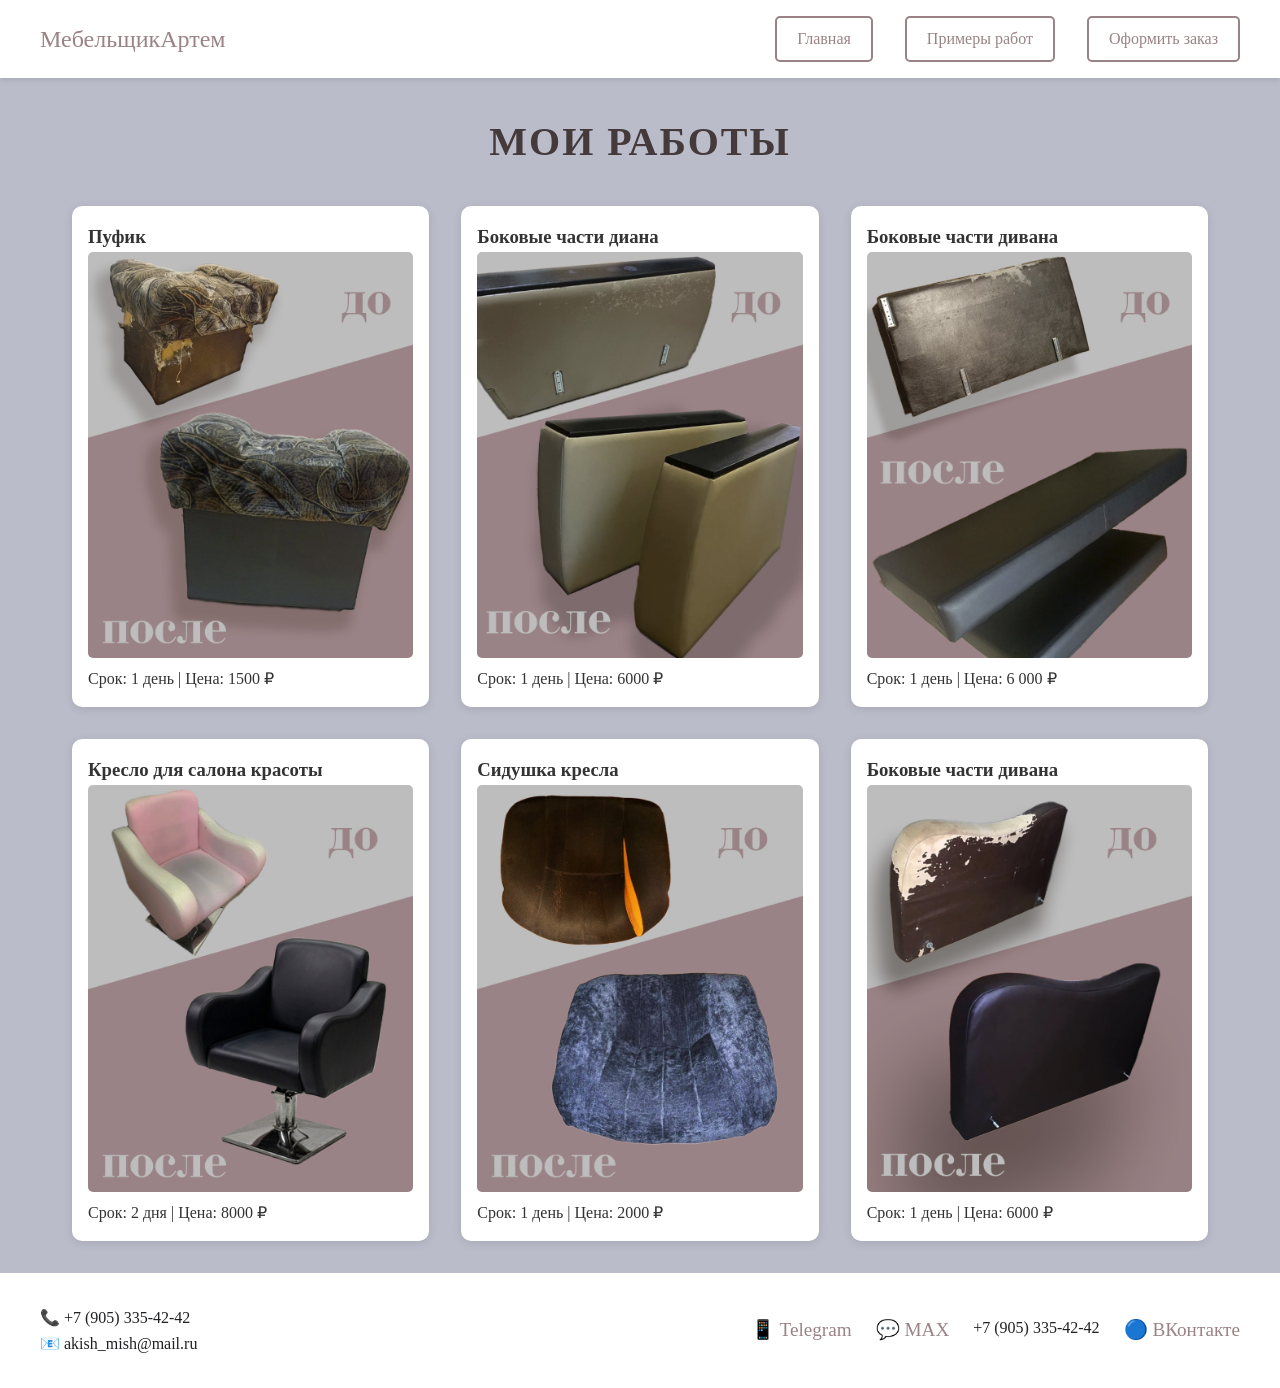
==== catalog.html @ d4e54463 "change3" ====
<!DOCTYPE html>
<html lang="ru">
<head>
    <meta charset="UTF-8">
    <meta name="viewport" content="width=device-width, initial-scale=1.0">
    <title>Примеры работ - Перетяжка мягкой мебели</title>
    <link rel="stylesheet" href="css/style.css">
</head>
<body>
    <header>
        <nav>
            <a href="index.html" class="logo">МебельщикАртем</a>
            <ul class="nav-links">
                <li><a href="index.html">Главная</a></li>
                <li><a href="catalog.html">Примеры работ</a></li>
                <li><a href="zakaz.html">Оформить заказ</a></li>
            </ul>
        </nav>
    </header>

    <main>
        <h2 style="text-align: center; color: #443a3b; font-family: 'Uk_Bodoni', serif; font-size: 2.5rem; font-weight: bold; letter-spacing: 2px; text-transform: uppercase;">Мои работы</h2>
        
        <div class="catalog">
            <div class="catalog-item">
                <h3>Пуфик</h3>
                <img src="img/photo3.jpg" alt="Диван до перетяжки">
                <p>Срок: 1 день | Цена: 1500 ₽</p>
            </div>

            <div class="catalog-item">
                <h3>Боковые части диана</h3>
                <img src="img/photo1.jpg" alt="Боковые части диана">
                <p>Срок: 1 день | Цена: 6000 ₽</p>
            </div>

            <div class="catalog-item">
                <h3>Боковые части дивана</h3>
                <img src="img/photo2.jpg" alt="Боковые части дивана">
                <p>Срок: 1 день | Цена: 6 000 ₽</p>
            </div>

            <div class="catalog-item">
                <h3>Кресло для салона красоты</h3>
                <img src="img/photo4.jpg" alt="салонное кресло">
                <p>Срок: 2 дня | Цена: 8000 ₽</p>
            </div>
            <div class="catalog-item">
                <h3>Сидушка кресла</h3>
                <img src="img/photo5.jpg" alt="сидушка">
                <p>Срок: 1 день | Цена: 2000 ₽</p>
            </div>
             <div class="catalog-item">
                <h3>Боковые части дивана</h3>
                <img src="img/photo6.jpg" alt="боковушки">
                <p>Срок: 1 день | Цена: 6000 ₽</p>
            </div>
        </div>
    </main>

    <footer>
        <div class="footer-content">
            <div class="contact-info">
                <p>📞 +7 (905) 335-42-42</p>
                <p>📧 akish_mish@mail.ru</p>
            </div>
            <div class="social-links">
                <a href="https://t.me/kish_mish_sb">📱 Telegram</a>
                
                <a href="#">💬 MAX</a>
                +7 (905) 335-42-42
                <a href="https://vk.com/kish_mish_sk8">🔵 ВКонтакте</a>
                
            </div>
        </div>
    </footer>
</body>
</html>
---- css/style.css ----
* {
    margin: 0;
    padding: 0;
    box-sizing: border-box;
}

body {
    font-family: 'Uk_Bodoni', serif;
    background-color: #bbbcca;
    color: #333;
    line-height: 1.6;
    min-height: 100vh;
    display: flex;
    flex-direction: column;
}

.hero {
    background: #e4e5f2;
    color: white;
    min-height: 400px;
    display: flex;
    flex-direction: column;
    align-items: center;
    justify-content: center;
    padding: 2rem;
    margin: -2rem -2rem 2rem -2rem;
}

.hero1 {
    
    min-height: 300px;
    display: flex;
    flex-direction: column;
    align-items: center;
    justify-content: center;
    text-align: center;
    padding: 3rem 2rem;
    margin: 2rem 0;
    border-radius: 10px;
}

.hero1 h1 {
    font-family: 'Uk_Bodoni', serif;
    font-size: 2.5rem;
    color: #463e3e;
    margin-bottom: 1.5rem;
}

.hero1 h2 {
    font-family: 'Uk_Bodoni', serif;
    font-size: 1.6rem;
    line-height: 1.8;
    color: #000000;
    max-width: 700px;
    font-weight: normal;
}
@font-face {
    font-family: 'Uk_Bodoni';
    src: url('../fonts/ofont.ru_Uk_Bodoni.ttf') format('woff2');
}

@font-face {
    font-family: 'Good Vibes Pro';
    src: url('../fonts/ofont.ru_Good\ Vibes\ Pro.ttf') format('woff2');

}

@font-face {
    font-family: 'Mistral';
    src: url('../fonts/Mistral.woff2') format('woff2');

}

h1, h2, h3 {
    font-family: 'Uk_Bodoni', 'Georgia', serif;
}

.good-vibes {
    font-family: 'Good Vibes Pro', 'Brush Script MT', cursive;
}

.mistral-text {
    font-family: 'Mistral', 'Comic Sans MS', cursive;
}

header {
    background-color: #fff;
    box-shadow: 0 2px 5px rgba(0,0,0,0.1);
    padding: 1rem;
}

nav {
    max-width: 1200px;
    margin: 0 auto;
    display: flex;
    justify-content: space-between;
    align-items: center;
}

.logo {
    font-family: 'Uk_Bodoni', serif;
    font-size: 1.5rem;
    color: #9a8386;
    text-decoration: none;
}

.nav-links {
    display: flex;
    list-style: none;
    gap: 2rem;
}

.nav-links a {
    display: inline-block;
    text-decoration: none;
    color: #9a8386;
    padding: 8px 20px;
    border: 2px solid #9a8386;
    border-radius: 5px;
    font-family: 'Uk_Bodoni', serif;
    transition: all 0.3s ease;
}

.nav-links a:hover {
    background-color: #9a8386;
    color: white;
}
main {
    flex: 1;
    max-width: 1200px;
    margin: 0 auto;
    padding: 2rem;
    width: 100%;
}

.hero {
    background: #e4e5f2;
    color: white;
    min-height: 400px;
    display: flex;
    flex-direction: column;
    align-items: center;
    justify-content: center;
    padding: 2rem;
    margin: -2rem calc(-50vw + 50%) 2rem calc(-50vw + 50%);
    width: 100vw;
    text-align: center;
}

.hero h1 {
    font-family: 'Uk_Bodoni', serif;
    font-size: 4rem;
    color: #c2c3cc;
    line-height: 1.2;
}

.hero .peretyazhka {
    font-family: 'Uk_Bodoni', serif;
    font-size: 3.5rem;
    color: #525257;
    display: block;
}

.hero .myagkoy {
    font-family: 'Good Vibes Pro', cursive;
    font-size: 4rem;
    color: #9a8386;
    display: block;
    margin: 0.5rem 0;
}

.hero .mebel {
    font-family: 'Uk_Bodoni', serif;
    font-size: 4rem;
    color: #525257;
    display: block;
}

.hero .podari {
    font-family: 'Mistral', cursive;
    font-size: 2.5rem;
    color: #9a8386;
    display: block;
    margin: 1rem 0;
}

.btn {
    display: inline-block;
    background-color: #9a8386;
    color: white;
    padding: 12px 30px;
    text-decoration: none;
    border-radius: 5px;
    font-family: 'Uk_Bodoni', serif;
    border: none;
    cursor: pointer;
    transition: background-color 0.3s;
}

.btn:hover {
    background-color: #c2c3cc;
}

.order-form {
    max-width: 600px;
    margin: 2rem auto;
    background: white;
    padding: 2rem;
    border-radius: 10px;
    box-shadow: 0 2px 10px rgba(0,0,0,0.1);
}

.form-group {
    margin-bottom: 1.5rem;
}

.form-group label {
    display: block;
    margin-bottom: 0.5rem;
    color: #9a8386;
    font-family: 'Uk_Bodoni', serif;
}

.form-group input,
.form-group textarea {
    width: 100%;
    padding: 10px;
    border: 1px solid #c2c3cc;
    border-radius: 5px;
    font-family: 'Uk_Bodoni', serif;
}

.catalog {
    display: grid;
    grid-template-columns: repeat(auto-fit, minmax(300px, 1fr));
    gap: 2rem;
    margin-top: 2rem;
}

.catalog-item {
    background: white;
    padding: 1rem;
    border-radius: 10px;
    box-shadow: 0 2px 10px rgba(0,0,0,0.1);
}

.catalog-item img {
    width: 100%;
    height: auto;
    object-fit: contain;
    border-radius: 5px;
}
footer {
    background-color: #fff;
    color: #1f2022;
    padding: 2rem;
    margin-top: auto;
}

.footer-content {
    max-width: 1200px;
    margin: 0 auto;
    display: flex;
    justify-content: space-between;
    align-items: center;
    flex-wrap: wrap;
    gap: 1rem;
}

.social-links {
    display: flex;
    gap: 1.5rem;
}

.social-links a {
    color: #9a8386;
    text-decoration: none;
    font-size: 1.2rem;
    transition: color 0.3s;
}

.social-links a:hover {
    color: #55555a;
}

.contact-info {
    font-family: 'Uk_Bodoni', serif;
}
.catalog-item {
    transition: transform 0.3s ease, box-shadow 0.3s ease;
}

.catalog-item:hover {
    transform: translateY(-8px);
    box-shadow: 0 8px 25px rgba(154, 131, 134, 0.3);
}
main section div[style*="background: white"] {
    transition: transform 0.3s ease, box-shadow 0.3s ease;
}

main section div[style*="background: white"]:hover {
    transform: translateY(-5px);
    box-shadow: 0 5px 20px rgba(154, 131, 134, 0.25);
}

.why-me {
    padding: 3rem 0;
    margin: 3rem 0;
}

.why-me-title {
    text-align: center;
    color: #3a3a3a;
    font-family: 'Uk_Bodoni', serif;
    font-size: 2.8rem;
    font-weight: bold;
    letter-spacing: 2px;
    text-transform: uppercase;
    margin-bottom: 3rem;
}

.why-me-grid {
    display: grid;
    grid-template-columns: repeat(auto-fit, minmax(250px, 1fr));
    gap: 2rem;
    max-width: 1000px;
    margin: 0 auto;
}

.why-me-card {
    background: white;
    padding: 2rem;
    border-radius: 10px;
    box-shadow: 0 2px 10px rgba(0,0,0,0.08);
    text-align: center;
    transition: transform 0.3s ease, box-shadow 0.3s ease;
}

.why-me-card:hover {
    transform: translateY(-5px);
    box-shadow: 0 8px 25px rgba(0,0,0,0.15);
}

.why-me-card h3 {
    color: #975d5d;
    font-family: 'Uk_Bodoni', serif;
    font-size: 1.5rem;
    margin-bottom: 1rem;
}

.why-me-card p {
    color: #555;
    font-size: 1.1rem;
    line-height: 1.6;
}
@media (max-width: 768px) {
    /* Шапка */
    nav {
        flex-direction: column;
        gap: 1rem;
    }
    
    .nav-links {
        gap: 0.5rem;
        flex-wrap: wrap;
        justify-content: center;
    }
    
    .nav-links a {
        padding: 6px 12px;
        font-size: 0.85rem;
    }
    
    .hero {
        min-height: 300px;
        padding: 1.5rem;
    }
    
    .hero .peretyazhka {
        font-size: 2rem;
    }
    
    .hero .myagkoy {
        font-size: 2.2rem;
    }
    
    .hero .mebel {
        font-size: 2.2rem;
    }
    
    .hero .podari {
        font-size: 1.5rem;
    }
    
    /* Приветствие */
    .hero1 h1 {
        font-size: 1.6rem;
    }
    
    .hero1 h2 {
        font-size: 1rem;
        max-width: 100%;
    }
    
    .why-me-title {
        font-size: 1.8rem;
    }
    
    .why-me-grid,
    div[style*="grid-template-columns: repeat(2, 1fr)"] {
        grid-template-columns: 1fr !important;
        max-width: 350px !important;
    }
    
    /* Каталог */
    .catalog {
        grid-template-columns: 1fr;
    }
    
    .order-form {
        margin: 1rem;
        padding: 1.5rem;
    }
    
    .footer-content {
        flex-direction: column;
        text-align: center;
    }
    
    .btn {
        padding: 10px 20px;
        font-size: 0.9rem;
    }
    
    main {
        padding: 1rem;
    }
}
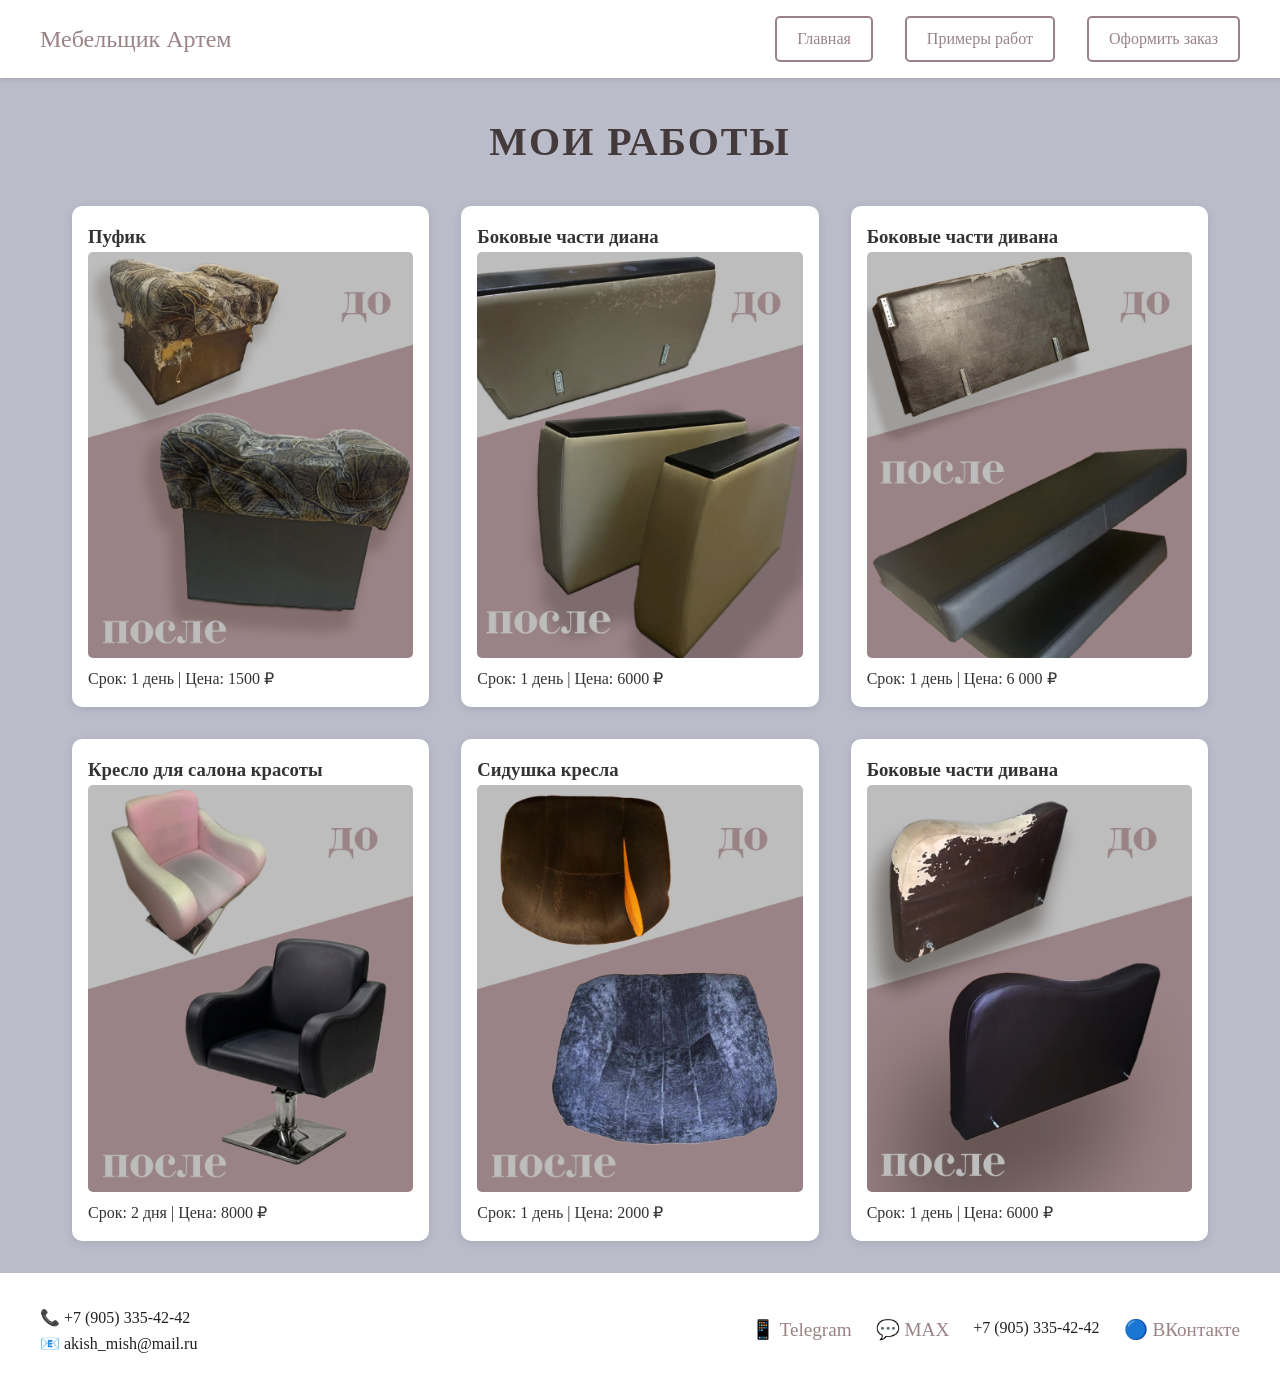
==== commit 3351c393: "forms2" ====
--- a/catalog.html
+++ b/catalog.html
@@ -9,7 +9,7 @@
 <body>
     <header>
         <nav>
-            <a href="index.html" class="logo">МебельщикАртем</a>
+            <a href="index.html" class="logo">Мебельщик Артем</a>
             <ul class="nav-links">
                 <li><a href="index.html">Главная</a></li>
                 <li><a href="catalog.html">Примеры работ</a></li>
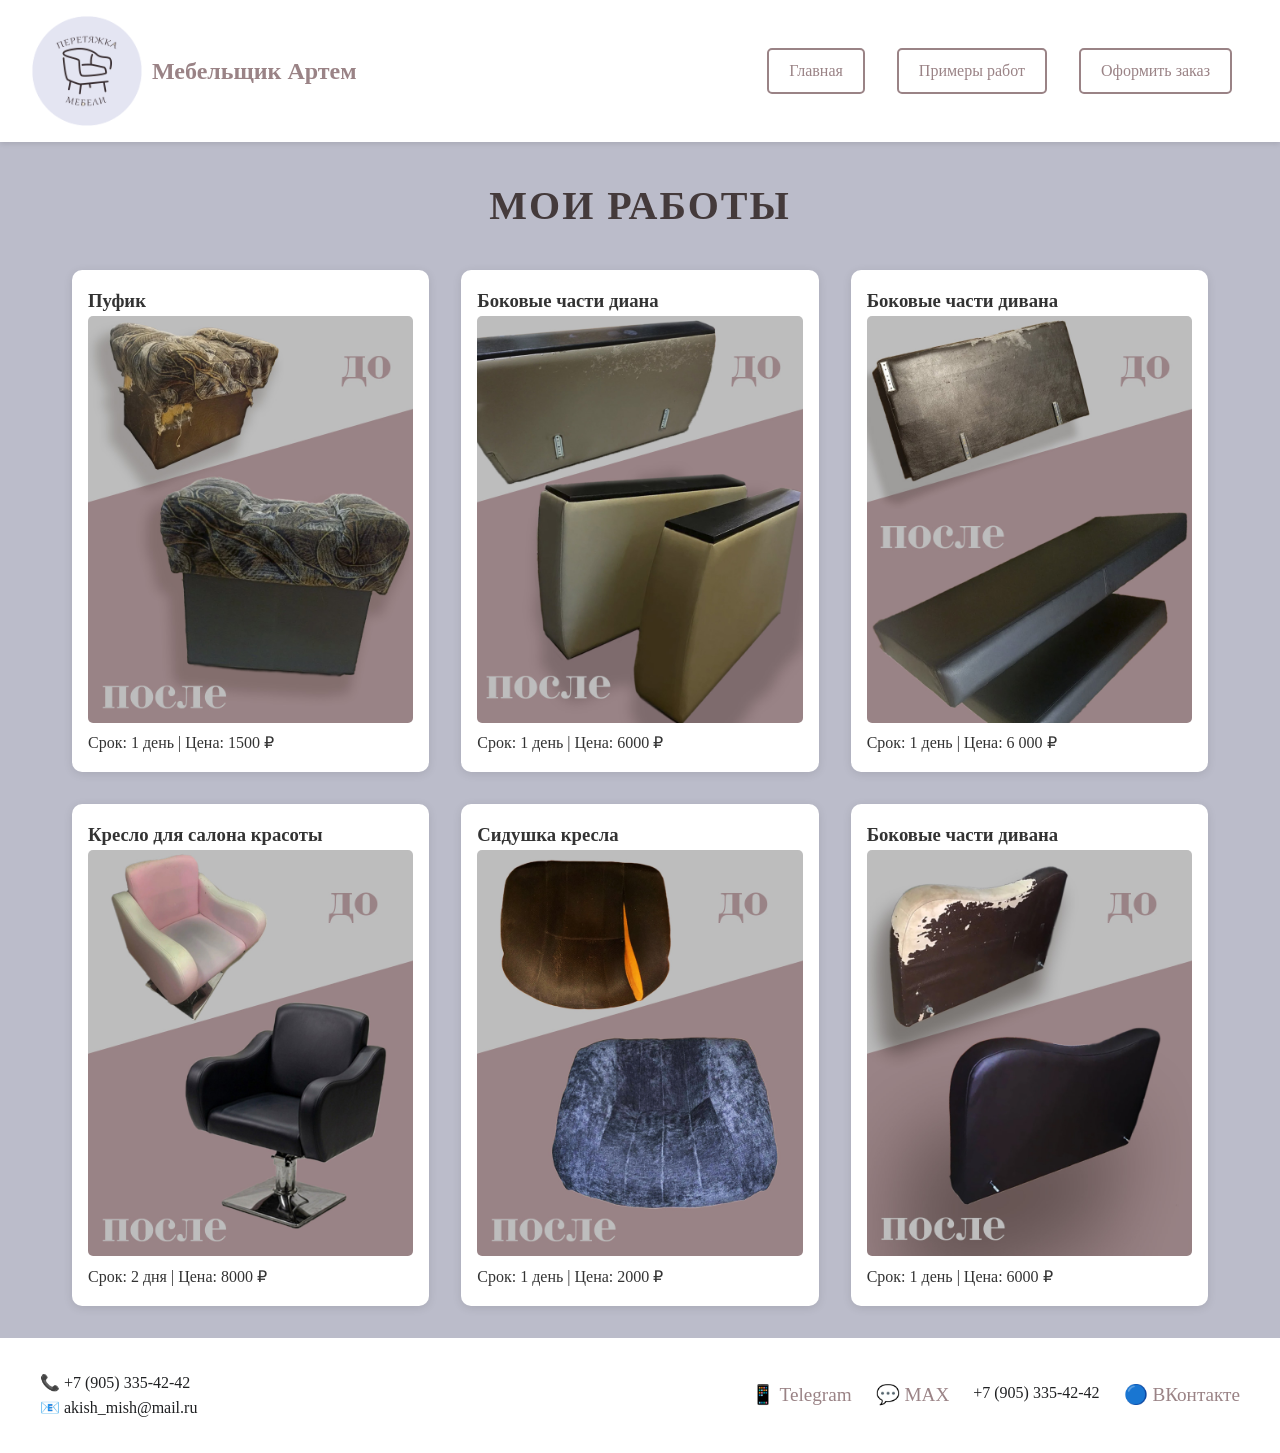
==== commit 8f145164: "logo" ====
--- a/catalog.html
+++ b/catalog.html
@@ -4,12 +4,19 @@
     <meta charset="UTF-8">
     <meta name="viewport" content="width=device-width, initial-scale=1.0">
     <title>Примеры работ - Перетяжка мягкой мебели</title>
+        <link rel="icon" href="img/favicon.png" type="image/png">
+    <link rel="icon" href="img/favicon.png" type="image/png" sizes="512x512">
+    <link rel="apple-touch-icon" href="img/favicon.png" sizes="180x180">
+
     <link rel="stylesheet" href="css/style.css">
 </head>
 <body>
     <header>
         <nav>
-            <a href="index.html" class="logo">Мебельщик Артем</a>
+            <a href="index.html" class="logo">
+            <img src="img/favicon2.png"  alt="Логотип Мебельщик Артем" class="logo-img">
+            Мебельщик Артем
+        </a>
             <ul class="nav-links">
                 <li><a href="index.html">Главная</a></li>
                 <li><a href="catalog.html">Примеры работ</a></li>
--- a/css/style.css
+++ b/css/style.css
@@ -436,4 +436,33 @@
     main {
         padding: 1rem;
     }
+}
+
+
+.logo-img {
+    width: 110px;        
+    height: 110px;
+    object-fit: contain; 
+}
+
+header {
+    padding-left: 0;   
+}
+
+nav {
+    display: flex;
+    align-items: center;
+    justify-content: space-between;
+    padding-left: 0;   
+    width: 100%;       
+}
+
+.logo {
+    display: flex;
+    align-items: center;
+    gap: 10px;
+    text-decoration: none;
+    font-size: 24px;
+    font-weight: bold;
+    color: #9a8386;
 }
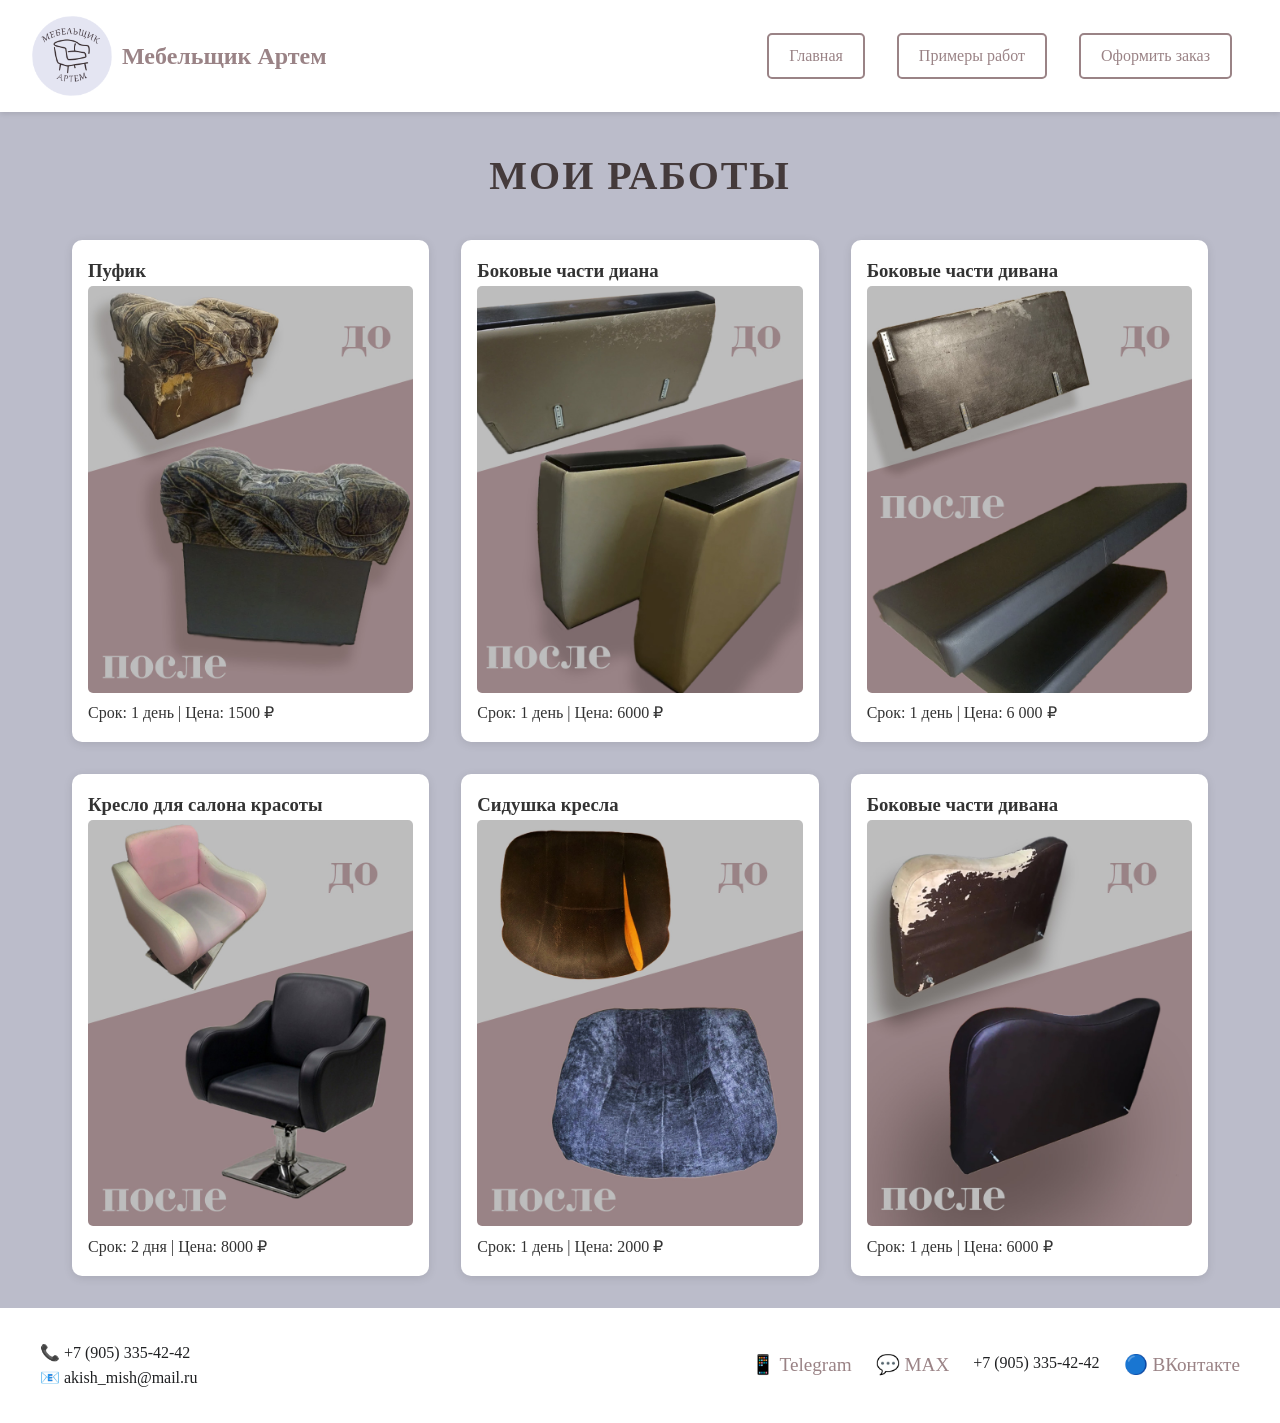
==== commit dc09a761: "изменила лого" ====
--- a/catalog.html
+++ b/catalog.html
@@ -14,7 +14,7 @@
     <header>
         <nav>
             <a href="index.html" class="logo">
-            <img src="img/favicon2.png"  alt="Логотип Мебельщик Артем" class="logo-img">
+            <img src="img/favicon.png"  alt="Логотип Мебельщик Артем" class="logo-img">
             Мебельщик Артем
         </a>
             <ul class="nav-links">
--- a/css/style.css
+++ b/css/style.css
@@ -440,8 +440,8 @@
 
 
 .logo-img {
-    width: 110px;        
-    height: 110px;
+    width: 80px;        
+    height: 80px;
     object-fit: contain; 
 }
 
@@ -465,4 +465,9 @@
     font-size: 24px;
     font-weight: bold;
     color: #9a8386;
+}
+.why-me-card .service-title {
+    font-size: 2rem;
+    line-height: 1; 
+    margin-bottom: 0;  
 }
